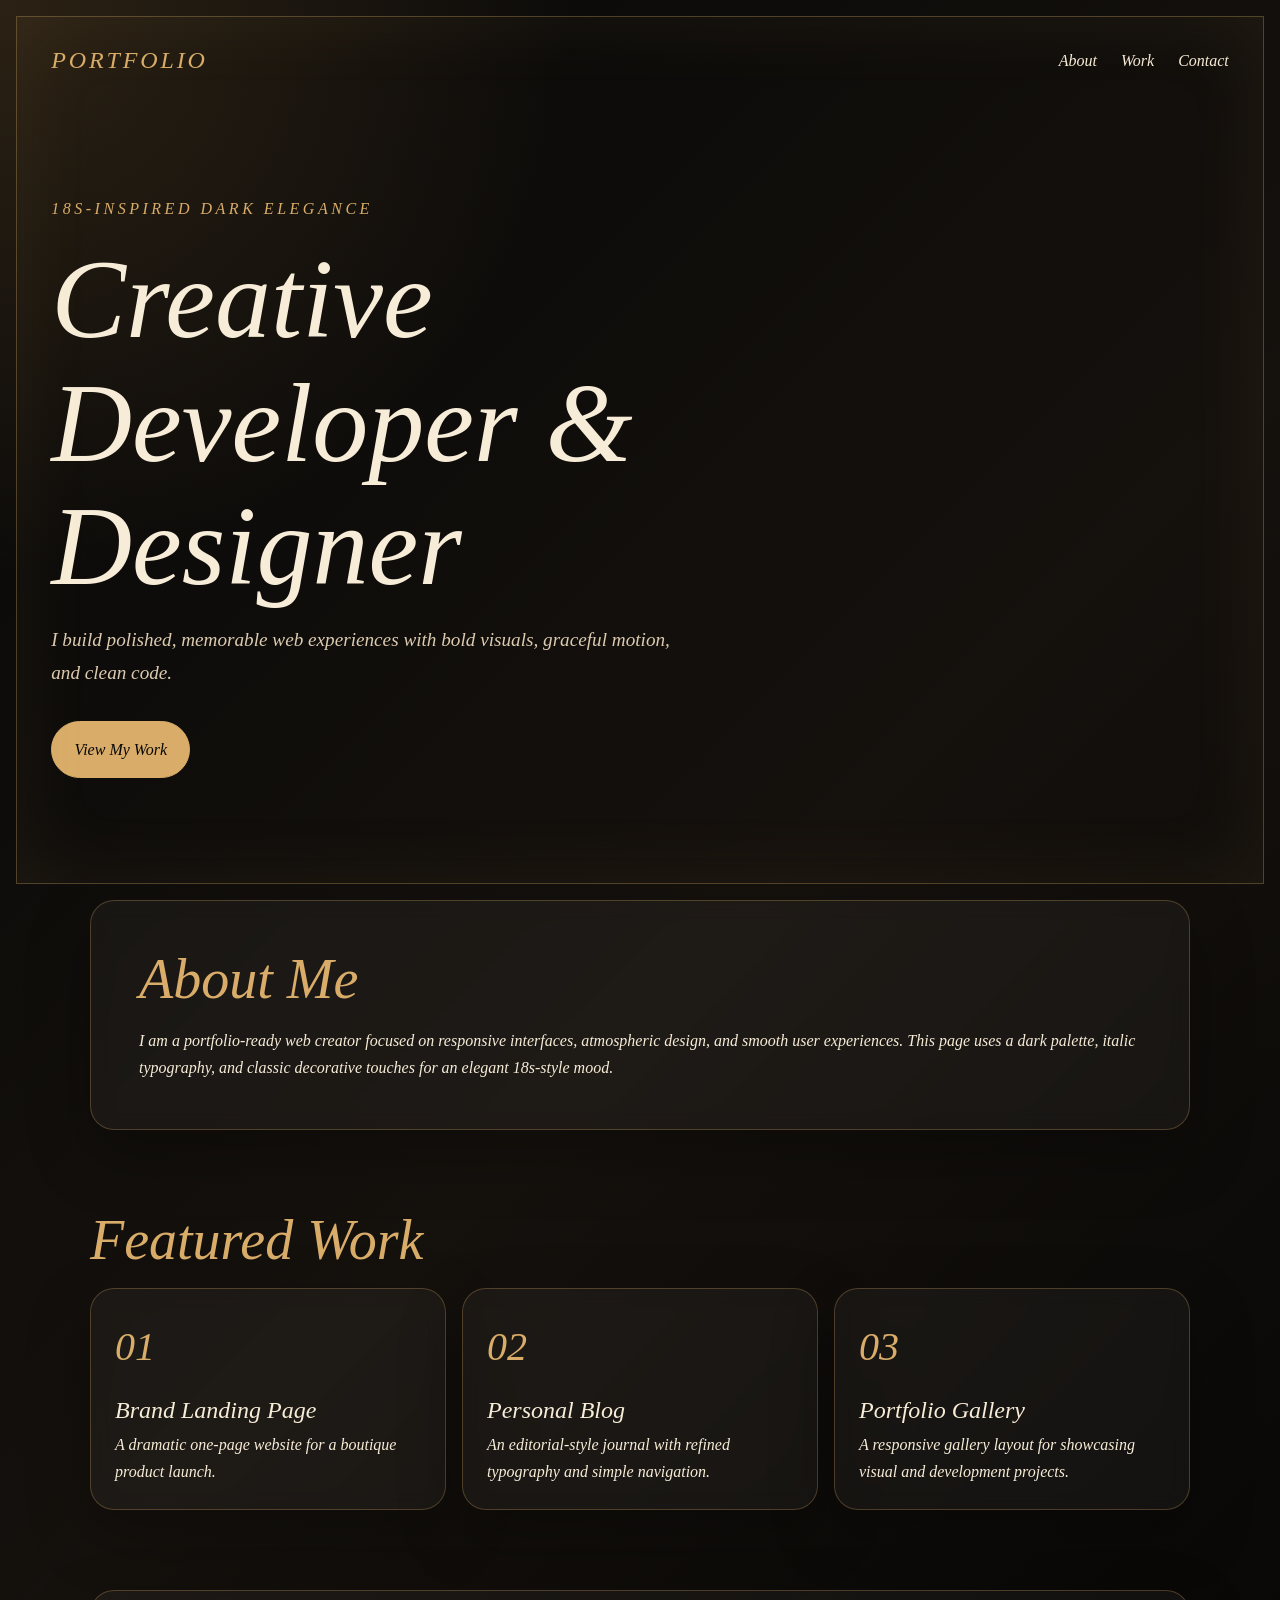
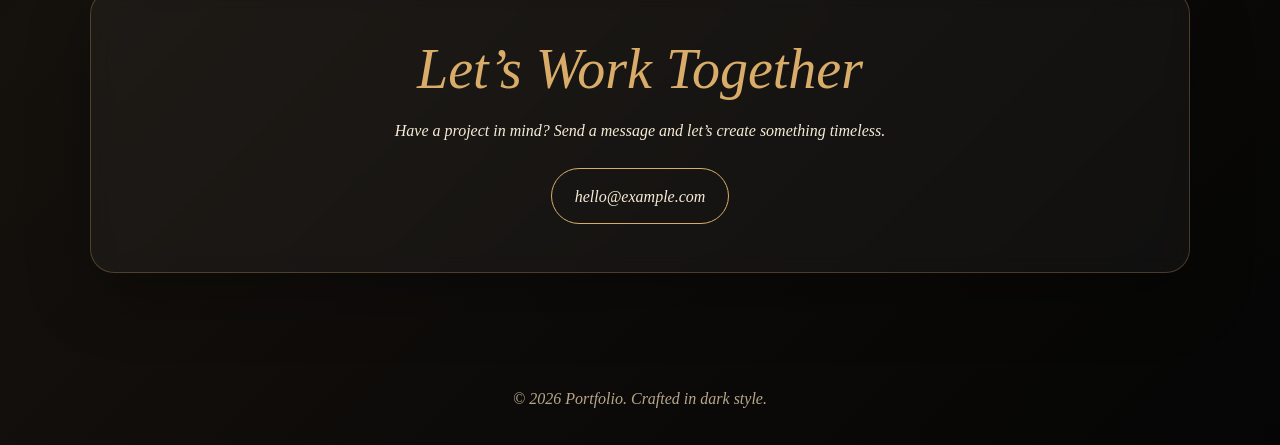
==== index.html @ 87728085 "Add dark themed portfolio website" ====
<!DOCTYPE html>
<html lang="en">
<head>
  <meta charset="UTF-8" />
  <meta name="viewport" content="width=device-width, initial-scale=1.0" />
  <title>Dark Portfolio</title>
  <link rel="stylesheet" href="style.css" />
</head>
<body>
  <header class="hero">
    <nav class="nav">
      <a class="logo" href="#home">Portfolio</a>
      <button class="menu-toggle" aria-label="Toggle navigation">☰</button>
      <ul class="nav-links">
        <li><a href="#about">About</a></li>
        <li><a href="#work">Work</a></li>
        <li><a href="#contact">Contact</a></li>
      </ul>
    </nav>

    <section id="home" class="hero-content">
      <p class="eyebrow">18s-inspired dark elegance</p>
      <h1>Creative Developer & Designer</h1>
      <p class="intro">I build polished, memorable web experiences with bold visuals, graceful motion, and clean code.</p>
      <a class="button" href="#work">View My Work</a>
    </section>
  </header>

  <main>
    <section id="about" class="section card">
      <h2>About Me</h2>
      <p>
        I am a portfolio-ready web creator focused on responsive interfaces, atmospheric design, and smooth user experiences.
        This page uses a dark palette, italic typography, and classic decorative touches for an elegant 18s-style mood.
      </p>
    </section>

    <section id="work" class="section">
      <h2>Featured Work</h2>
      <div class="projects">
        <article class="project-card">
          <span>01</span>
          <h3>Brand Landing Page</h3>
          <p>A dramatic one-page website for a boutique product launch.</p>
        </article>
        <article class="project-card">
          <span>02</span>
          <h3>Personal Blog</h3>
          <p>An editorial-style journal with refined typography and simple navigation.</p>
        </article>
        <article class="project-card">
          <span>03</span>
          <h3>Portfolio Gallery</h3>
          <p>A responsive gallery layout for showcasing visual and development projects.</p>
        </article>
      </div>
    </section>

    <section id="contact" class="section card contact">
      <h2>Let’s Work Together</h2>
      <p>Have a project in mind? Send a message and let’s create something timeless.</p>
      <a class="button secondary" href="mailto:hello@example.com">hello@example.com</a>
    </section>
  </main>

  <footer>
    <p>© <span id="year"></span> Portfolio. Crafted in dark style.</p>
  </footer>

  <script src="script.js"></script>
</body>
</html>
---- style.css ----
* {
  box-sizing: border-box;
  margin: 0;
  padding: 0;
}

html {
  scroll-behavior: smooth;
}

body {
  min-height: 100vh;
  color: #f7ecd7;
  background:
    radial-gradient(circle at top left, rgba(186, 136, 69, 0.2), transparent 36rem),
    linear-gradient(135deg, #080808 0%, #15110d 50%, #050505 100%);
  font-family: Georgia, 'Times New Roman', serif;
  font-style: italic;
  line-height: 1.7;
}

body::before {
  content: '';
  position: fixed;
  inset: 1rem;
  pointer-events: none;
  border: 1px solid rgba(218, 178, 108, 0.32);
  box-shadow: inset 0 0 5rem rgba(218, 178, 108, 0.08);
}

a {
  color: inherit;
  text-decoration: none;
}

.hero {
  min-height: 100vh;
  display: flex;
  flex-direction: column;
  padding: 1.5rem clamp(1rem, 4vw, 4rem);
}

.nav {
  display: flex;
  align-items: center;
  justify-content: space-between;
  padding: 1rem 0;
}

.logo {
  color: #d9ad69;
  font-size: 1.5rem;
  letter-spacing: 0.12em;
  text-transform: uppercase;
}

.nav-links {
  display: flex;
  gap: 1.5rem;
  list-style: none;
}

.nav-links a {
  transition: color 0.2s ease;
}

.nav-links a:hover {
  color: #d9ad69;
}

.menu-toggle {
  display: none;
  color: #f7ecd7;
  background: none;
  border: 1px solid rgba(217, 173, 105, 0.5);
  border-radius: 999px;
  padding: 0.35rem 0.65rem;
  font-size: 1.25rem;
}

.hero-content {
  max-width: 780px;
  margin: auto 0;
  padding: 5rem 0;
}

.eyebrow {
  color: #d9ad69;
  letter-spacing: 0.22em;
  text-transform: uppercase;
}

h1,
h2,
h3 {
  font-weight: 500;
  line-height: 1.1;
}

h1 {
  margin: 1rem 0;
  font-size: clamp(3rem, 9vw, 7rem);
}

h2 {
  margin-bottom: 1rem;
  color: #d9ad69;
  font-size: clamp(2rem, 5vw, 3.5rem);
}

.intro {
  max-width: 620px;
  margin-bottom: 2rem;
  color: #dccbb0;
  font-size: 1.2rem;
}

.button {
  display: inline-block;
  border: 1px solid #d9ad69;
  border-radius: 999px;
  padding: 0.85rem 1.4rem;
  color: #080808;
  background: #d9ad69;
  transition: transform 0.2s ease, box-shadow 0.2s ease;
}

.button:hover {
  transform: translateY(-3px);
  box-shadow: 0 0.8rem 2rem rgba(217, 173, 105, 0.25);
}

.secondary {
  color: #f7ecd7;
  background: transparent;
}

.section {
  width: min(1100px, calc(100% - 2rem));
  margin: 0 auto 5rem;
}

.card,
.project-card {
  border: 1px solid rgba(217, 173, 105, 0.28);
  border-radius: 1.5rem;
  background: rgba(255, 255, 255, 0.04);
  box-shadow: 0 1.5rem 4rem rgba(0, 0, 0, 0.28);
  backdrop-filter: blur(10px);
}

.card {
  padding: clamp(1.5rem, 4vw, 3rem);
}

.projects {
  display: grid;
  grid-template-columns: repeat(3, 1fr);
  gap: 1rem;
}

.project-card {
  padding: 1.5rem;
}

.project-card span {
  color: #d9ad69;
  font-size: 2.5rem;
}

.project-card h3 {
  margin: 1rem 0 0.5rem;
  font-size: 1.5rem;
}

.contact {
  text-align: center;
}

.contact p {
  margin-bottom: 1.5rem;
}

footer {
  padding: 2rem;
  color: #b7a78d;
  text-align: center;
}

@media (max-width: 760px) {
  .menu-toggle {
    display: block;
  }

  .nav-links {
    position: absolute;
    top: 5rem;
    right: 1rem;
    display: none;
    flex-direction: column;
    width: min(14rem, calc(100% - 2rem));
    padding: 1rem;
    border: 1px solid rgba(217, 173, 105, 0.35);
    border-radius: 1rem;
    background: rgba(8, 8, 8, 0.95);
  }

  .nav-links.open {
    display: flex;
  }

  .projects {
    grid-template-columns: 1fr;
  }
}
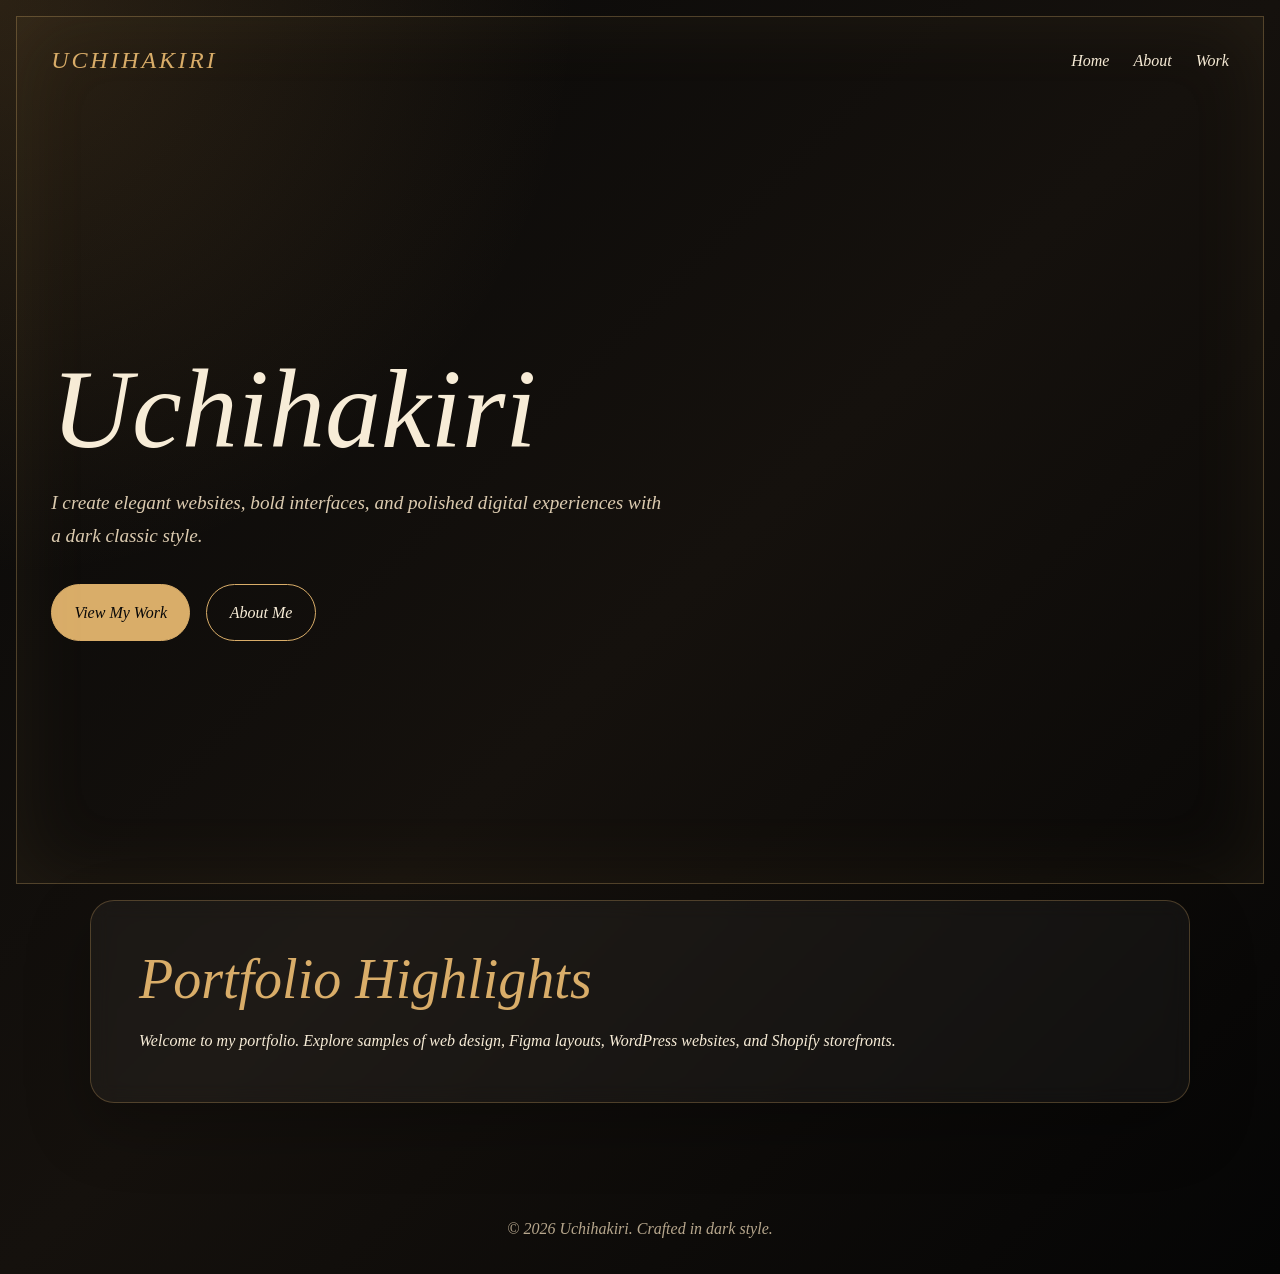
==== commit 662a658e: "Add portfolio pages and update branding" ====
--- a/index.html
+++ b/index.html
@@ -3,68 +3,42 @@
 <head>
   <meta charset="UTF-8" />
   <meta name="viewport" content="width=device-width, initial-scale=1.0" />
-  <title>Dark Portfolio</title>
+  <title>Uchihakiri | Portfolio</title>
   <link rel="stylesheet" href="style.css" />
 </head>
 <body>
   <header class="hero">
     <nav class="nav">
-      <a class="logo" href="#home">Portfolio</a>
+      <a class="logo" href="index.html">Uchihakiri</a>
       <button class="menu-toggle" aria-label="Toggle navigation">☰</button>
       <ul class="nav-links">
-        <li><a href="#about">About</a></li>
-        <li><a href="#work">Work</a></li>
-        <li><a href="#contact">Contact</a></li>
+        <li><a href="index.html">Home</a></li>
+        <li><a href="about.html">About</a></li>
+        <li><a href="work.html">Work</a></li>
       </ul>
     </nav>
 
-    <section id="home" class="hero-content">
-      <p class="eyebrow">18s-inspired dark elegance</p>
-      <h1>Creative Developer & Designer</h1>
-      <p class="intro">I build polished, memorable web experiences with bold visuals, graceful motion, and clean code.</p>
-      <a class="button" href="#work">View My Work</a>
+    <section class="hero-content">
+      <h1>Uchihakiri</h1>
+      <p class="intro">I create elegant websites, bold interfaces, and polished digital experiences with a dark classic style.</p>
+      <div class="actions">
+        <a class="button" href="work.html">View My Work</a>
+        <a class="button secondary" href="about.html">About Me</a>
+      </div>
     </section>
   </header>
 
   <main>
-    <section id="about" class="section card">
-      <h2>About Me</h2>
+    <section class="section card">
+      <h2>Portfolio Highlights</h2>
       <p>
-        I am a portfolio-ready web creator focused on responsive interfaces, atmospheric design, and smooth user experiences.
-        This page uses a dark palette, italic typography, and classic decorative touches for an elegant 18s-style mood.
+        Welcome to my portfolio. Explore samples of web design, Figma layouts, WordPress websites, and Shopify storefronts.
       </p>
-    </section>
-
-    <section id="work" class="section">
-      <h2>Featured Work</h2>
-      <div class="projects">
-        <article class="project-card">
-          <span>01</span>
-          <h3>Brand Landing Page</h3>
-          <p>A dramatic one-page website for a boutique product launch.</p>
-        </article>
-        <article class="project-card">
-          <span>02</span>
-          <h3>Personal Blog</h3>
-          <p>An editorial-style journal with refined typography and simple navigation.</p>
-        </article>
-        <article class="project-card">
-          <span>03</span>
-          <h3>Portfolio Gallery</h3>
-          <p>A responsive gallery layout for showcasing visual and development projects.</p>
-        </article>
-      </div>
-    </section>
-
-    <section id="contact" class="section card contact">
-      <h2>Let’s Work Together</h2>
-      <p>Have a project in mind? Send a message and let’s create something timeless.</p>
-      <a class="button secondary" href="mailto:hello@example.com">hello@example.com</a>
     </section>
   </main>
 
   <footer>
-    <p>© <span id="year"></span> Portfolio. Crafted in dark style.</p>
+    <p>© <span id="year"></span> Uchihakiri. Crafted in dark style.</p>
   </footer>
 
   <script src="script.js"></script>
--- a/style.css
+++ b/style.css
@@ -33,11 +33,19 @@
   text-decoration: none;
 }
 
+.hero,
+.page-header {
+  display: flex;
+  flex-direction: column;
+  padding: 1.5rem clamp(1rem, 4vw, 4rem);
+}
+
 .hero {
   min-height: 100vh;
-  display: flex;
-  flex-direction: column;
-  padding: 1.5rem clamp(1rem, 4vw, 4rem);
+}
+
+.page-header {
+  min-height: auto;
 }
 
 .nav {
@@ -84,6 +92,16 @@
   padding: 5rem 0;
 }
 
+.page-main {
+  padding-top: 2rem;
+}
+
+.actions {
+  display: flex;
+  flex-wrap: wrap;
+  gap: 1rem;
+}
+
 .eyebrow {
   color: #d9ad69;
   letter-spacing: 0.22em;
@@ -138,6 +156,25 @@
 .section {
   width: min(1100px, calc(100% - 2rem));
   margin: 0 auto 5rem;
+}
+
+.about-layout {
+  display: grid;
+  grid-template-columns: 1.4fr 1fr;
+  gap: 2rem;
+}
+
+.contact-panel {
+  border-left: 1px solid rgba(217, 173, 105, 0.28);
+  padding-left: 2rem;
+}
+
+.contact-panel a {
+  color: #d9ad69;
+}
+
+.work-grid {
+  grid-template-columns: repeat(4, 1fr);
 }
 
 .card,
@@ -209,7 +246,16 @@
     display: flex;
   }
 
-  .projects {
+  .projects,
+  .work-grid,
+  .about-layout {
     grid-template-columns: 1fr;
   }
-}
+
+  .contact-panel {
+    border-left: none;
+    border-top: 1px solid rgba(217, 173, 105, 0.28);
+    padding-left: 0;
+    padding-top: 2rem;
+  }
+}
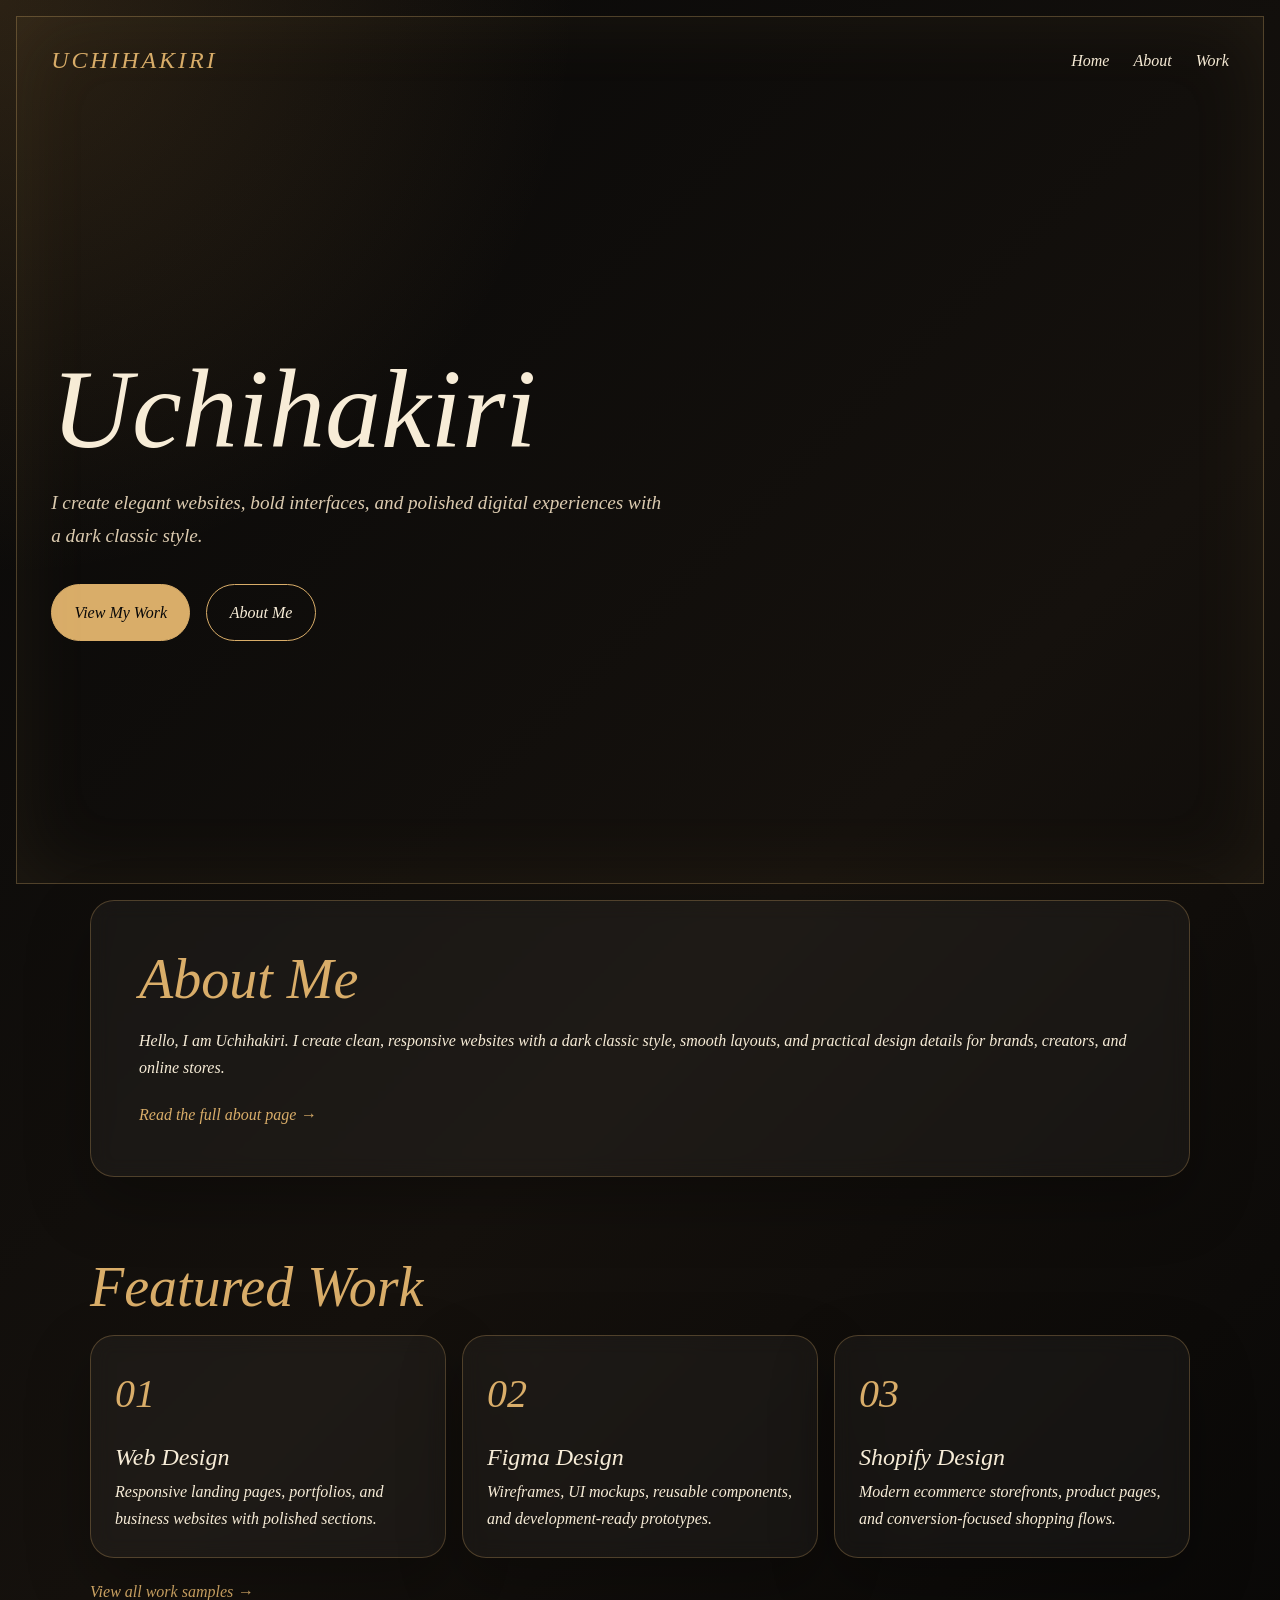
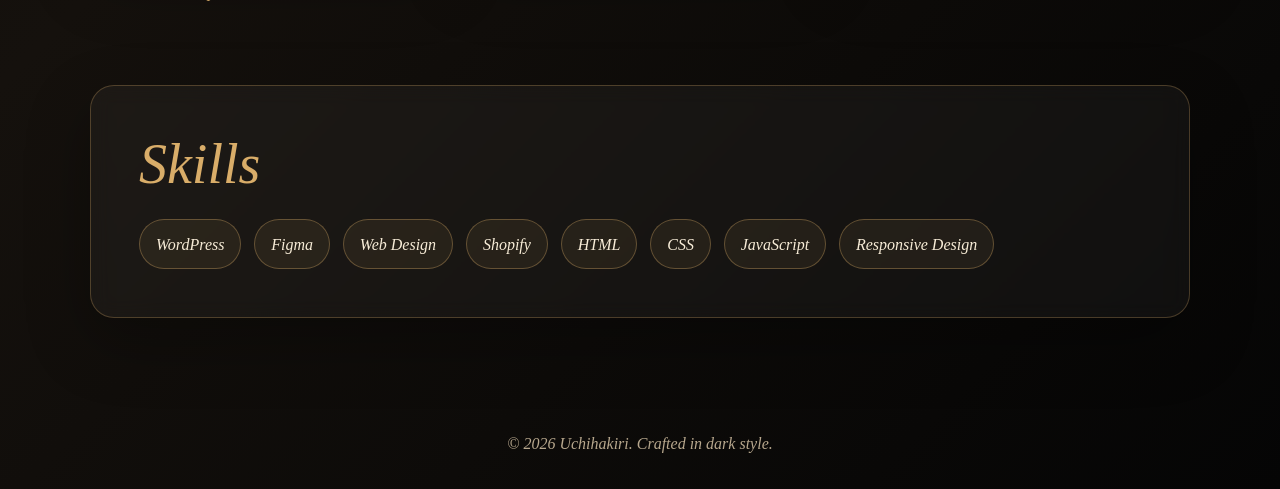
==== commit 3d9c295e: "Restore homepage sections and add skills" ====
--- a/index.html
+++ b/index.html
@@ -29,11 +29,49 @@
   </header>
 
   <main>
-    <section class="section card">
-      <h2>Portfolio Highlights</h2>
+    <section id="about" class="section card">
+      <h2>About Me</h2>
       <p>
-        Welcome to my portfolio. Explore samples of web design, Figma layouts, WordPress websites, and Shopify storefronts.
+        Hello, I am Uchihakiri. I create clean, responsive websites with a dark classic style, smooth layouts,
+        and practical design details for brands, creators, and online stores.
       </p>
+      <a class="text-link" href="about.html">Read the full about page →</a>
+    </section>
+
+    <section id="work" class="section">
+      <h2>Featured Work</h2>
+      <div class="projects">
+        <article class="project-card">
+          <span>01</span>
+          <h3>Web Design</h3>
+          <p>Responsive landing pages, portfolios, and business websites with polished sections.</p>
+        </article>
+        <article class="project-card">
+          <span>02</span>
+          <h3>Figma Design</h3>
+          <p>Wireframes, UI mockups, reusable components, and development-ready prototypes.</p>
+        </article>
+        <article class="project-card">
+          <span>03</span>
+          <h3>Shopify Design</h3>
+          <p>Modern ecommerce storefronts, product pages, and conversion-focused shopping flows.</p>
+        </article>
+      </div>
+      <a class="text-link" href="work.html">View all work samples →</a>
+    </section>
+
+    <section id="skills" class="section card">
+      <h2>Skills</h2>
+      <div class="skills-list">
+        <span>WordPress</span>
+        <span>Figma</span>
+        <span>Web Design</span>
+        <span>Shopify</span>
+        <span>HTML</span>
+        <span>CSS</span>
+        <span>JavaScript</span>
+        <span>Responsive Design</span>
+      </div>
     </section>
   </main>
 
--- a/style.css
+++ b/style.css
@@ -208,6 +208,34 @@
 .project-card h3 {
   margin: 1rem 0 0.5rem;
   font-size: 1.5rem;
+}
+
+
+.text-link {
+  display: inline-block;
+  margin-top: 1.25rem;
+  color: #d9ad69;
+  transition: color 0.2s ease, transform 0.2s ease;
+}
+
+.text-link:hover {
+  color: #f7ecd7;
+  transform: translateX(0.25rem);
+}
+
+.skills-list {
+  display: flex;
+  flex-wrap: wrap;
+  gap: 0.8rem;
+  margin-top: 1.5rem;
+}
+
+.skills-list span {
+  border: 1px solid rgba(217, 173, 105, 0.35);
+  border-radius: 999px;
+  padding: 0.65rem 1rem;
+  color: #f7ecd7;
+  background: rgba(217, 173, 105, 0.08);
 }
 
 .contact {
